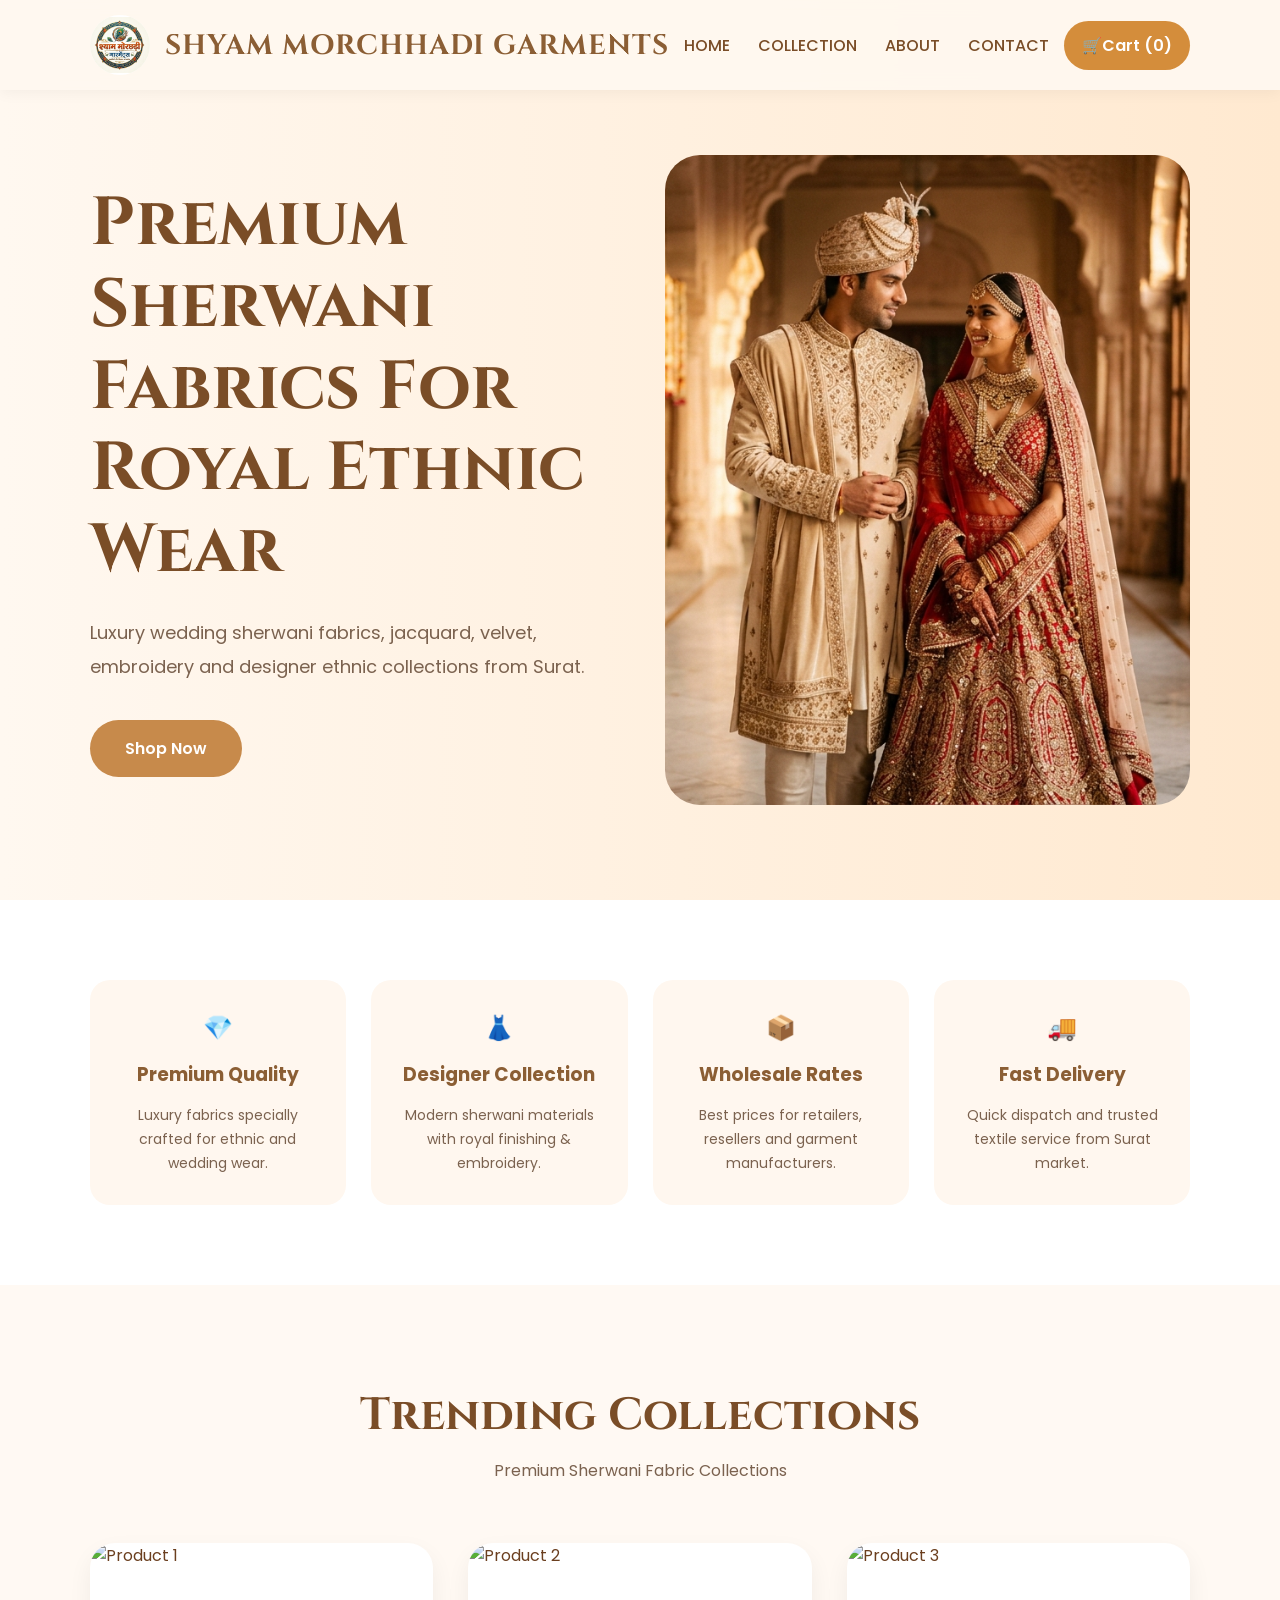
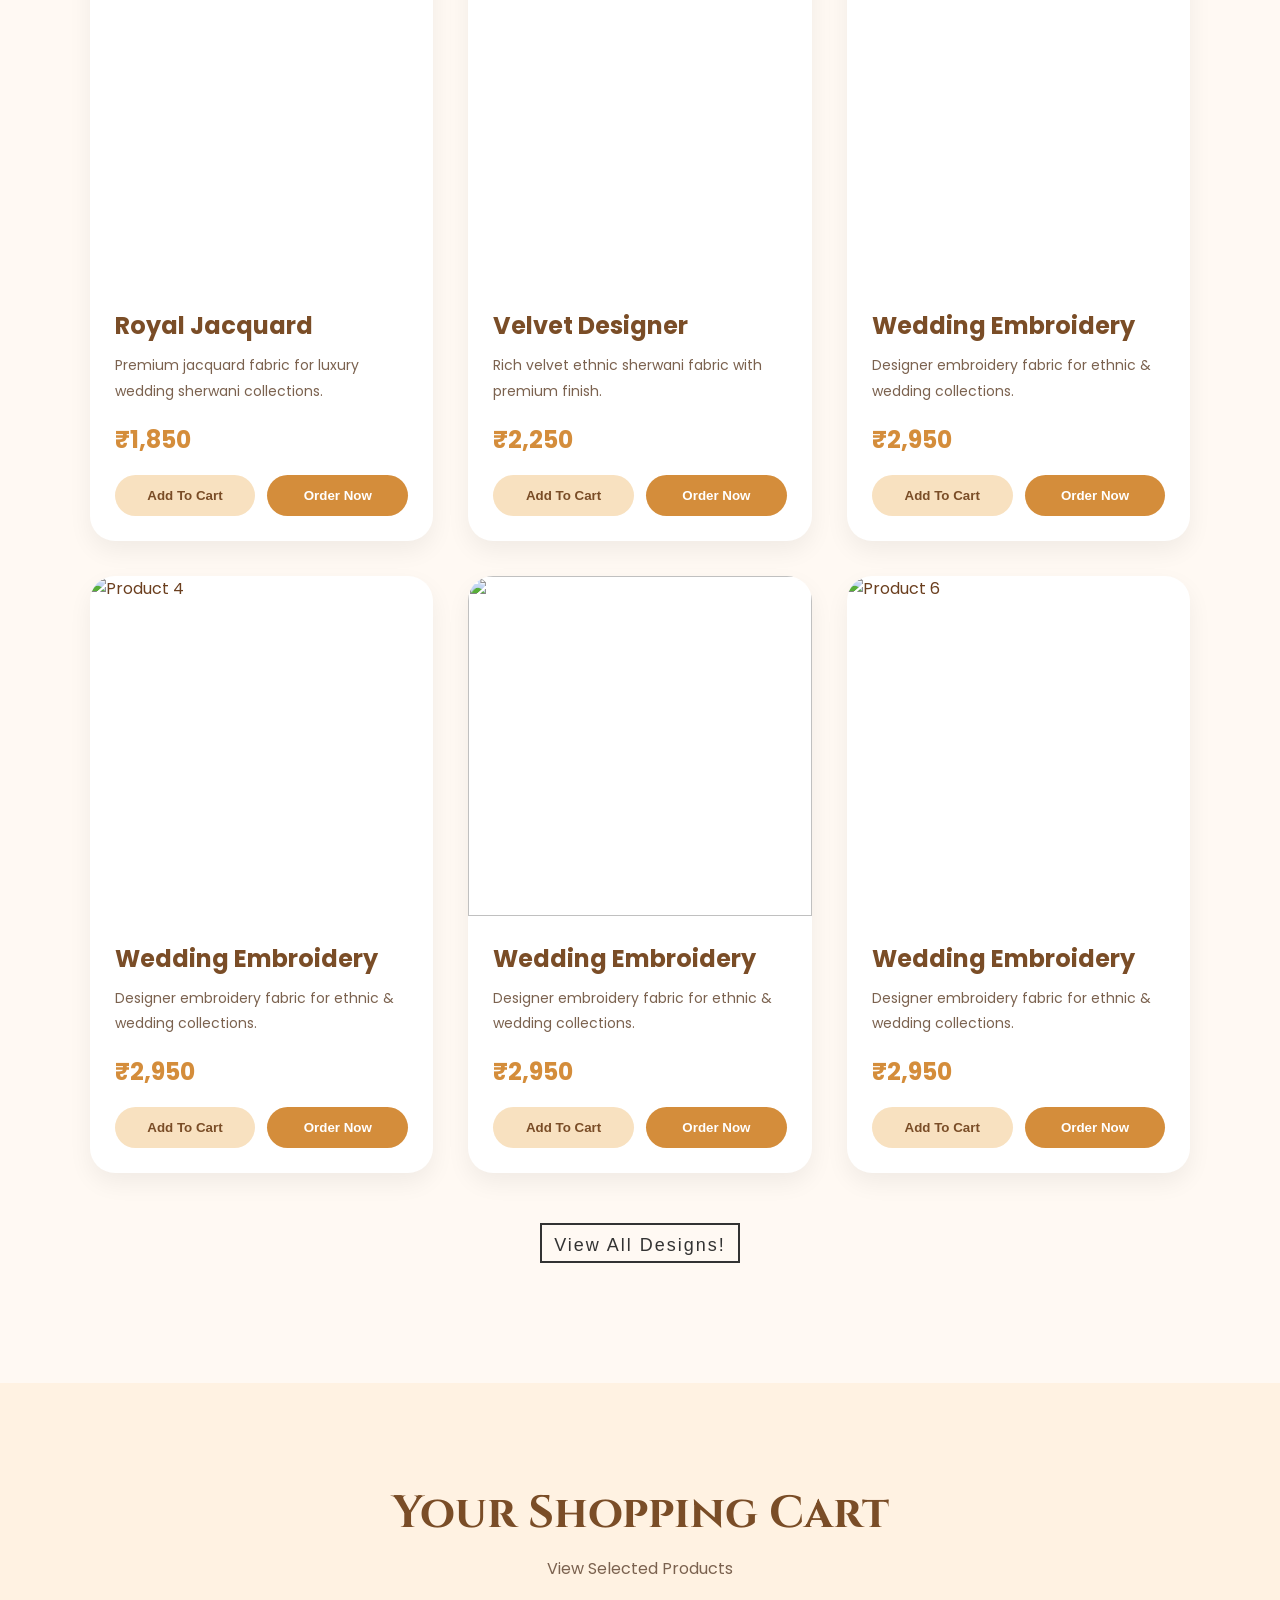
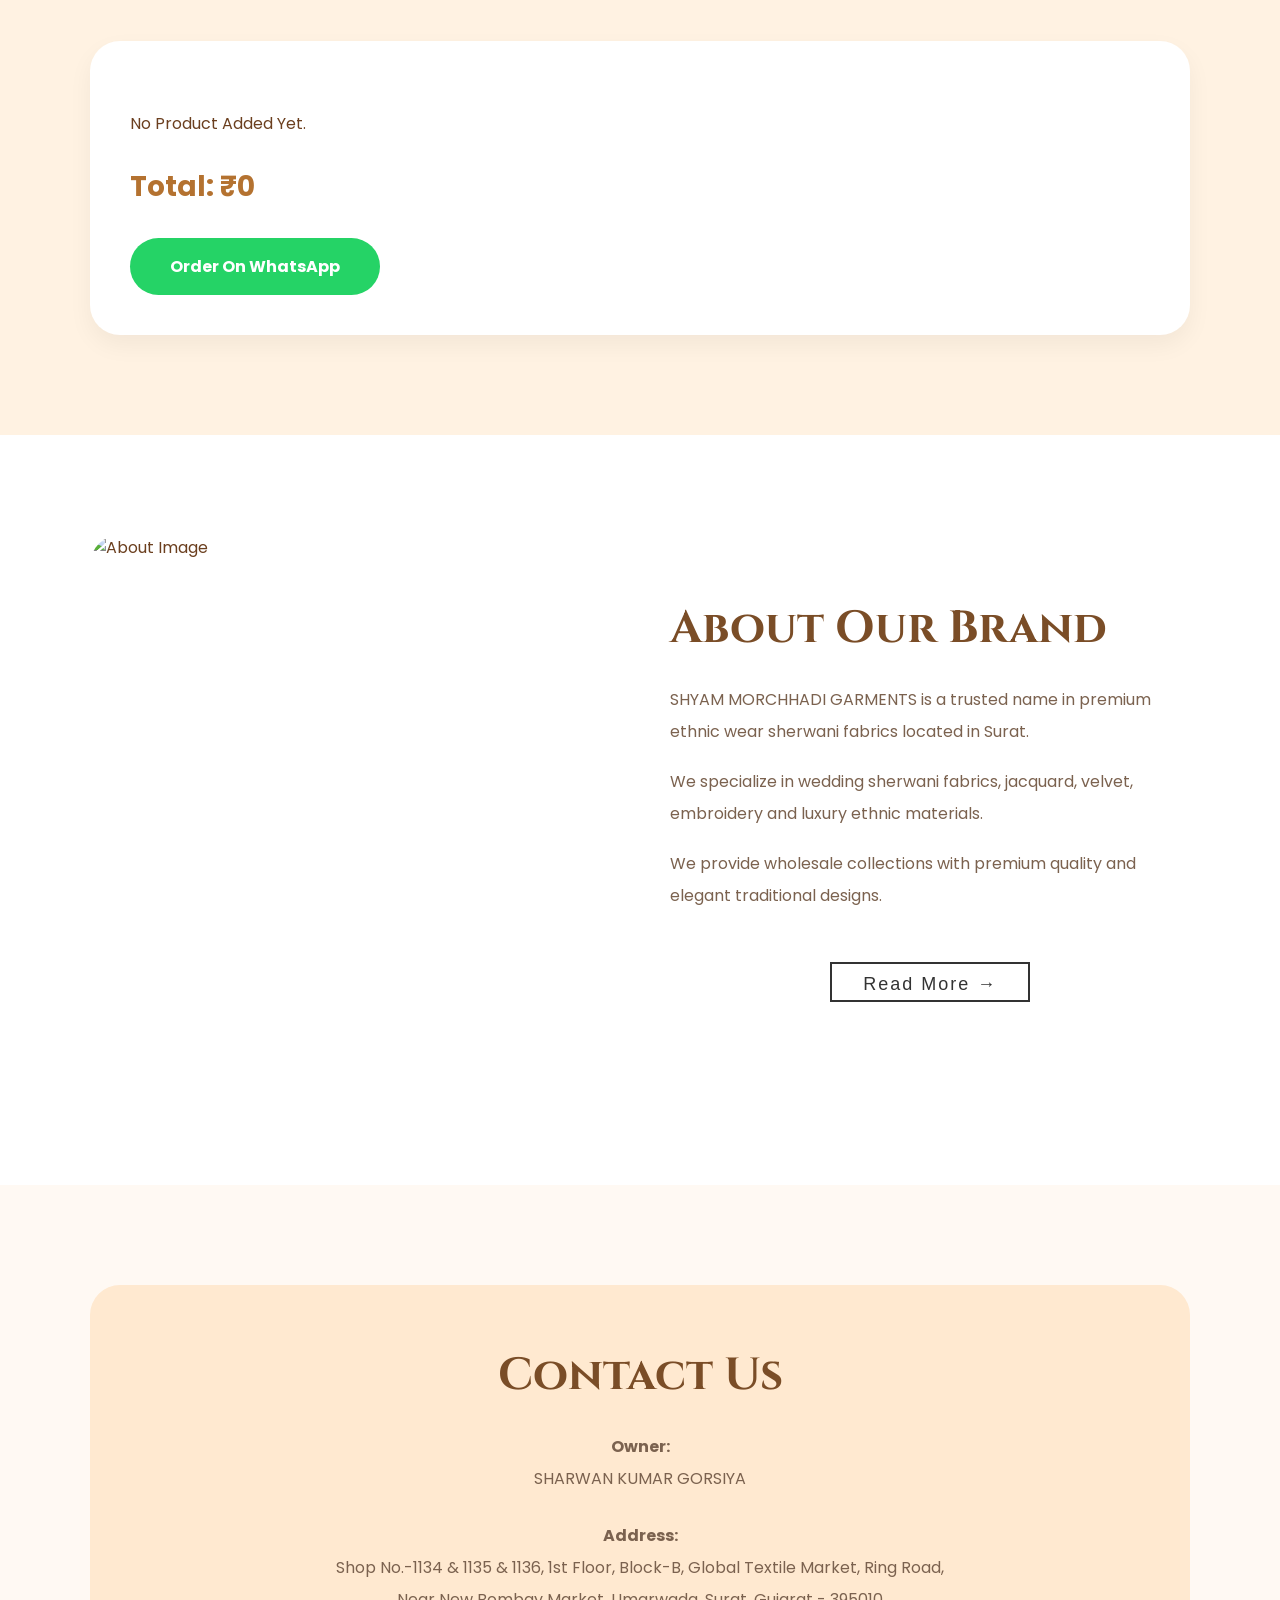
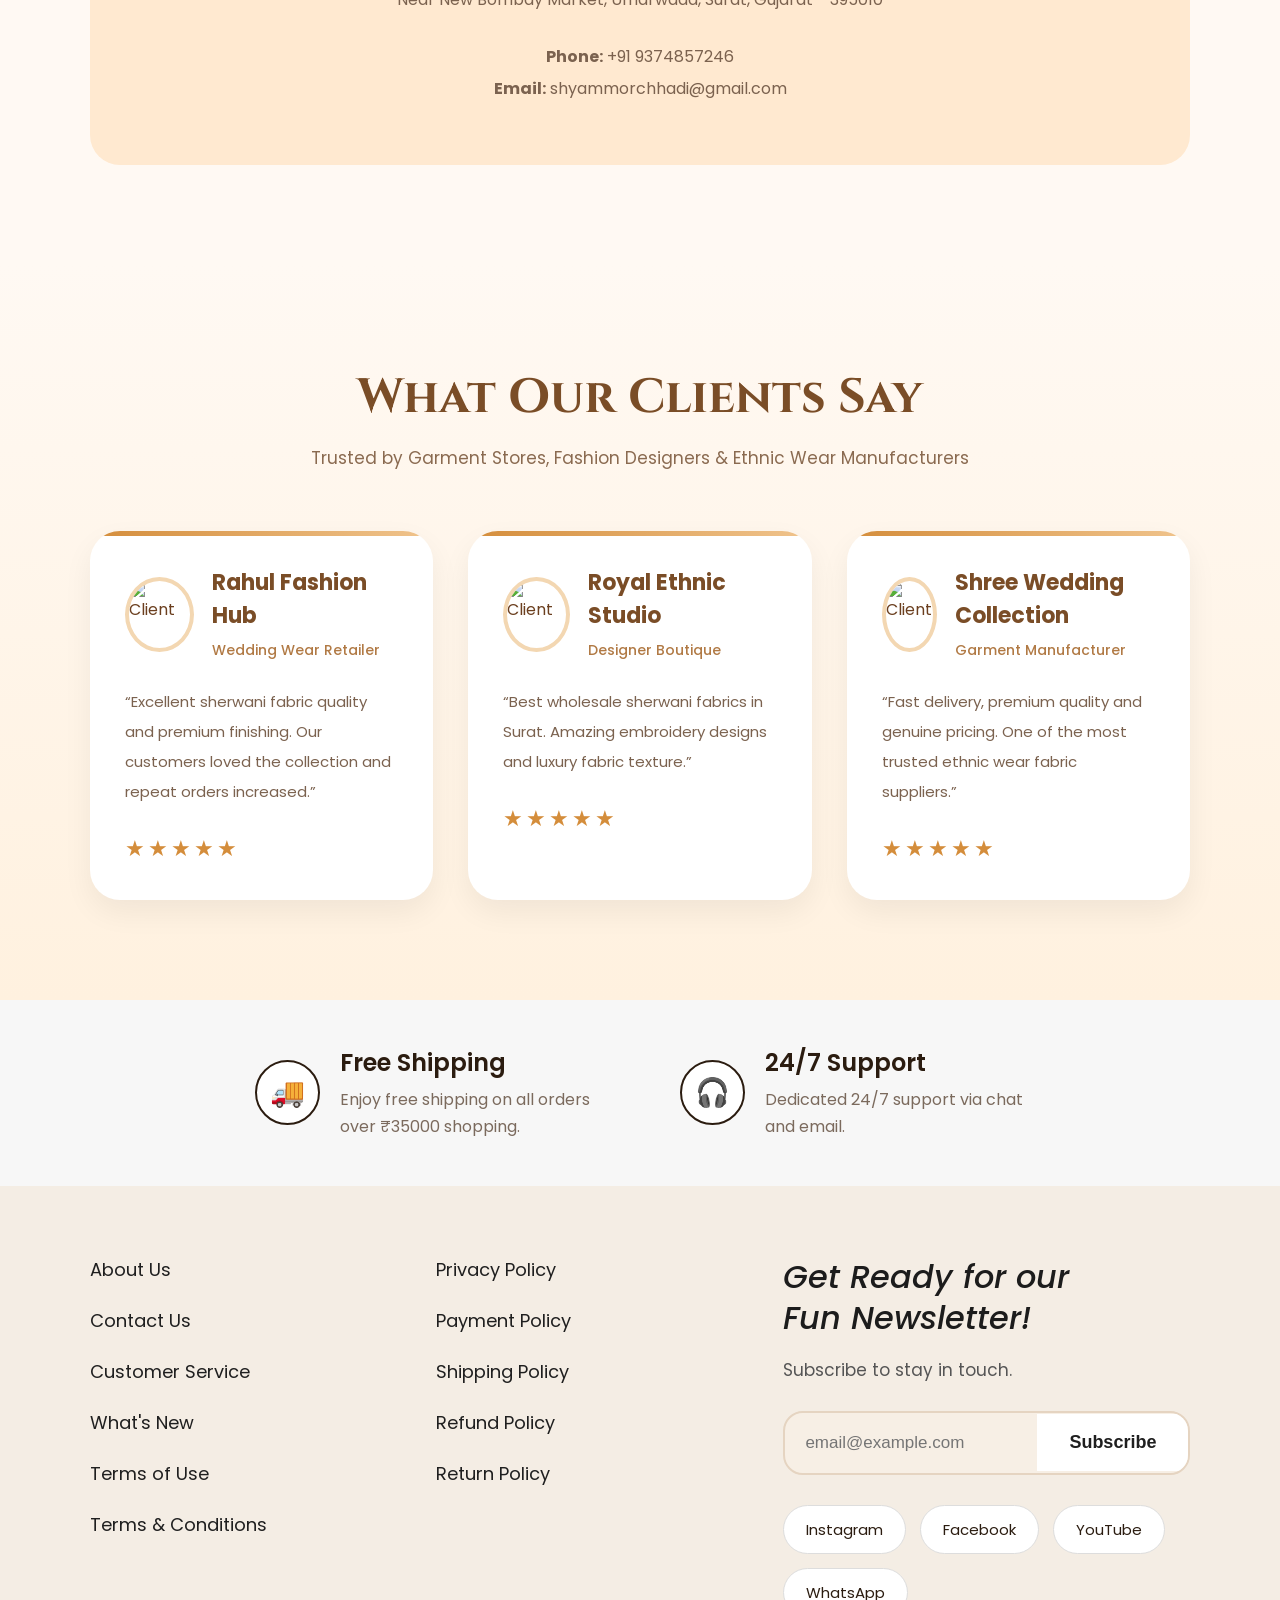
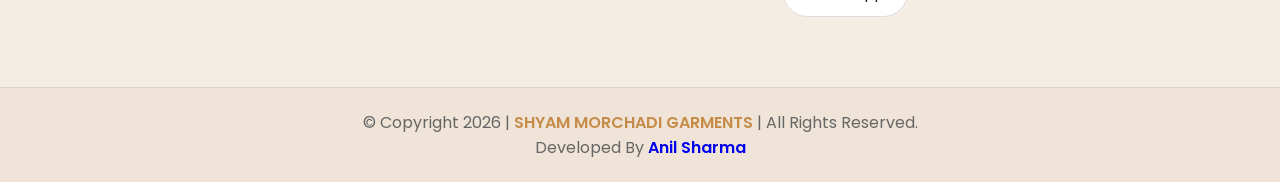
==== index.html @ f1af8d2b "web app data uploaded uploading 1" ====
<!DOCTYPE html>
<html lang="en">

<head>
  <meta charset="UTF-8">
  <meta name="viewport" content="width=device-width, initial-scale=1.0">
  <title>Premium Sherwani Fabrics | SHYAM MORCHHADI GARMENTS Surat</title>
  <link rel="icon" href="./logo.png">
  <link rel="preconnect" href="https://fonts.googleapis.com">
  <link
    href="https://fonts.googleapis.com/css2?family=Cinzel:wght@500;700&family=Poppins:wght@300;400;500;600;700&display=swap"
    rel="stylesheet">
    <meta name="description"
content="Premium Sherwani Fabrics, Wedding Ethnic Wear Fabrics, Jacquard, Velvet & Designer Sherwani Collections from Surat by SHYAM MORCHHADI GARMENTS.">

<meta name="keywords"
content="Sherwani Fabric, Wedding Fabric, Jacquard Fabric, Velvet Fabric, Ethnic Wear Fabric, Surat Sherwani Fabric">

<meta name="author"
content="SHYAM MORCHHADI GARMENTS">

  <style>
    * {
      margin: 0;
      padding: 0;
      box-sizing: border-box;
      scroll-behavior: smooth;
    }

    body {
      font-family: 'Poppins', sans-serif;
      background: #fff9f3;
      color: #6b3f1f;
    }

    img {
      width: 100%;
      display: block;
    }

    a {
      text-decoration: none;
    }

    /* ================= NAVBAR ================= */

    nav {
      width: 100%;
      position: fixed;
      top: 0;
      left: 0;
      z-index: 1000;
      background: rgba(255, 248, 240, 0.95);
      backdrop-filter: blur(10px);
      padding: 15px 7%;
      display: flex;
      justify-content: space-between;
      align-items: center;
      box-shadow: 0 2px 15px rgba(0, 0, 0, 0.05);
    }

    .logo-area {
      display: flex;
      align-items: center;
      gap: 15px;
    }

    .logo-area img {
      width: 60px;
      height: 60px;
      object-fit: contain;
      border-radius: 50%;
      background: #fff;
    }

    .logo-text {
      font-size: 28px;
      font-family: 'Cinzel', serif;
      font-weight: 700;
      color: #8b5e34;
      letter-spacing: 1px;
    }

    .nav-links {
      display: flex;
      gap: 28px;
      align-items: center;
    }

    .nav-links a {
      color: #7a4d27;
      font-weight: 500;
      transition: 0.3s;
    }

    .nav-links a:hover {
      color: #d48d3b;
    }

    .cart-icon {
      background: #d48d3b;
      color: #fff;
      padding: 12px 18px;
      border-radius: 40px;
      font-weight: 600;
      cursor: pointer;
      text-decoration: none;
      transition: 0.3s;
    }
    .cart-icon:hover {
      background: #b47230;
    }

    /* ================= MENU BUTTON ================= */

    .smg-menu-btn {

      display: none;

      width: 45px;

      height: 45px;

      border: none;

      background: #d48d3b;

      color: #fff;

      font-size: 24px;

      border-radius: 10px;

      cursor: pointer;

      margin-right: 12px;
    }

    /* ================= MOBILE MENU ================= */

    .smg-mobile-menu {

      display: flex;
    }

    /* CLOSE BUTTON HIDE BY DEFAULT */

    .smg-close-menu {

      display: none;
    }

    /* ================= MOBILE VIEW ================= */

    @media(max-width:768px) {

      .smg-menu-btn {

        display: block;
      }

      /* HIDE DESKTOP MENU */

      .smg-mobile-menu {

        position: fixed;

        top: 0;

        left: -100%;

        width: 280px;

        height: 100vh;

        background: #fff;

        z-index: 99999;

        flex-direction: column;

        padding: 25px;

        transition: .4s;

        box-shadow: 5px 0 25px rgba(0, 0, 0, .15);
      }

      .smg-mobile-menu.active {

        left: 0;
      }

      /* CLOSE BUTTON */

      .smg-close-menu {

        display: block;

        width: 42px;

        height: 42px;

        border: none;

        background: #d48d3b;

        color: #fff;

        border-radius: 10px;

        font-size: 22px;

        cursor: pointer;

        margin-left: auto;
      }

      /* MENU LINKS */

      .nav-links {

        display: flex !important;

        flex-direction: column;

        gap: 18px;

        margin-top: 40px;
      }

      .nav-links a {

        background: #f7efe5;

        padding: 14px 18px;

        border-radius: 12px;

        text-decoration: none;

        color: #7a4d27;

        font-weight: 600;
      }

    }


    /* ================= HERO ================= */

    .hero {
      min-height: 100vh;
      display: flex;
      align-items: center;
      justify-content: space-between;
      padding: 140px 7% 80px;
      gap: 50px;
      background: linear-gradient(to right, #fff8f0, #ffe9d0);
    }

    .hero-text {
      flex: 1;
    }

    .hero-text h1 {
      font-size: 68px;
      font-family: 'Cinzel', serif;
      color: #7a4d27;
      margin-bottom: 25px;
      line-height: 1.2;
    }

    .hero-text p {
      color: #7b624f;
      line-height: 1.9;
      font-size: 18px;
      margin-bottom: 35px;
    }

    .hero-btn {
      display: inline-block;
      background: #c78a4b;
      color: #fff;
      padding: 16px 35px;
      border-radius: 40px;
      font-weight: 600;
      transition: 0.4s;
    }

    .hero-btn:hover {
      background: #b47230;
      transform: translateY(-3px);
    }

    .hero-image {
      flex: 1;
      overflow: hidden;
      border-radius: 35px;
      position: relative;
    }

    .hero-image img {
      border-radius: 30px;
      height: 650px;
      object-fit: cover;
      box-shadow: 0 15px 40px rgba(0, 0, 0, 0.1);
      transition:
        transform .6s ease,
        opacity .8s ease-in-out;
      opacity: 1;
    }

    /* ================= HOVER ZOOM ================= */

    .hero-image:hover img {

      transform: scale(1.08);
    }

    /* ================= FADE EFFECT ================= */

    .hero-image.fade-out img {

      opacity: 0;
    }

    /* ================= SECTION TITLE ================= */

    .section-title {
      text-align: center;
      margin-bottom: 60px;
    }

    .section-title h2 {
      font-size: 45px;
      color: #7a4d27;
      font-family: 'Cinzel', serif;
      margin-bottom: 12px;
    }

    .section-title p {
      color: #7b624f;
    }



    /* ================= FEATURES ================= */

    .features {
      padding: 80px 7%;
      display: grid;
      grid-template-columns: repeat(auto-fit, minmax(220px, 1fr));
      gap: 25px;
      background: #fff;
    }

    .feature-box {
      background: #fff7ef;
      padding: 30px;
      border-radius: 20px;
      text-align: center;
      transition: 0.4s;
    }

    .feature-box:hover {
      transform: translateY(-8px);
    }

    .feature-box h3 {
      margin: 15px 0;
      color: #8b5e34;
    }

    .feature-box p {
      color: #7b624f;
      line-height: 1.7;
      font-size: 14px;
    }


    /* ================= PRODUCTS ================= */

    .products-section {
      padding: 100px 7%;
    }

    .product-grid {
      display: grid;
      grid-template-columns: repeat(auto-fit, minmax(280px, 1fr));
      gap: 35px;
    }

    .product-card {
      background: #fff;
      border-radius: 25px;
      overflow: hidden;
      box-shadow: 0 10px 25px rgba(0, 0, 0, 0.06);
      transition: 0.4s;
    }

    .product-card:hover {
      transform: translateY(-10px);
    }

    .product-card img {
      height: 340px;
      object-fit: cover;
    }

    .product-info {
      padding: 25px;
    }

    .product-info h3 {
      color: #7a4d27;
      margin-bottom: 10px;
      font-size: 24px;
    }

    .product-info p {
      color: #7b624f;
      line-height: 1.8;
      font-size: 14px;
    }

    .price {
      font-size: 24px;
      font-weight: 700;
      color: #d48d3b;
      margin: 18px 0;
    }

    .product-buttons {
      display: flex;
      gap: 12px;
    }

    .cart-btn,
    .buy-btn {
      flex: 1;
      border: none;
      padding: 13px;
      border-radius: 30px;
      font-weight: 600;
      cursor: pointer;
      transition: 0.3s;
    }

    .cart-btn {
      background: #f8e1c0;
      color: #7a4d27;
    }

    .cart-btn:hover {
      background: #e7c493;
    }

    .buy-btn {
      background: #d48d3b;
      color: #fff;
    }

    .buy-btn:hover {
      background: #b47230;
    }

/* collection-view-btn     */

.wrapper-collection-view-btn{
    width:100%;
    display:flex;
    justify-content:center;
    align-items:center;
    margin-top:50px;
    margin-bottom:20px;
}

.wrapper-collection-view-btn> a{
  display: block;
  width: 200px;
  height: 40px;
  line-height: 40px;
  font-size: 18px;
  font-family: sans-serif;
  text-decoration: none;
  color: #333;
  border: 2px solid #333;
  letter-spacing: 2px;
  text-align: center;
  position: relative;
  transition: all .35s;
}


.wrapper-collection-view-btn> a span{
  position: relative;
  z-index: 2;
}

a:after{
  position: absolute;
  content: "";
  top: 0;
  left: 0;
  width: 0;
  height: 100%;
  background: #ff003b;
  transition: all .35s;
}

.wrapper-collection-view-btn>a:hover{
  color: #fff;
}

.wrapper-collection-view-btn> a:hover:after{
  width: 100%;
}

    /* ================= CART ================= */

    .cart-section {
      padding: 100px 7%;
      background: #fff2e2;
    }

    .cart-container {
      background: #fff;
      padding: 40px;
      border-radius: 30px;
      box-shadow: 0 10px 25px rgba(0, 0, 0, 0.05);
    }

    .cart-items {
      margin-top: 30px;
    }

    .cart-item {
      display: flex;
      justify-content: space-between;
      padding: 15px 0;
      border-bottom: 1px solid #eee;
      color: #7a4d27;
    }

    .cart-total {
      margin-top: 30px;
      font-size: 28px;
      font-weight: 700;
      color: #b47230;
    }

    .order-btn {
      margin-top: 30px;
      display: inline-block;
      background: #25D366;
      color: #fff;
      padding: 16px 40px;
      border-radius: 40px;
      font-weight: 700;
      transition: 0.3s;
    }

    .order-btn:hover {
      transform: translateY(-3px);
    }

    /* ================= ABOUT ================= */

    .about {
      padding: 100px 7%;
      display: grid;
      grid-template-columns: 1fr 1fr;
      gap: 60px;
      align-items: center;
      background: #fff;
    }

    .about img {
      border-radius: 30px;
      height: 550px;
      object-fit: cover;
    }

    .about-text h2 {
      font-size: 45px;
      font-family: 'Cinzel', serif;
      color: #7a4d27;
      margin-bottom: 25px;
    }

    .about-text p {
      color: #7b624f;
      line-height: 2;
      margin-bottom: 18px;
    }

 
    /* ================= CONTACT ================= */

    .contact {
      padding: 100px 7%;
      background: #fff9f3;
    }

    .contact-box {
      background: #ffe9d0;
      border-radius: 30px;
      padding: 60px;
      text-align: center;
    }

    .contact-box h2 {
      font-size: 45px;
      font-family: 'Cinzel', serif;
      color: #7a4d27;
      margin-bottom: 25px;
    }

    .contact-box p {
      color: #7b624f;
      line-height: 2;
      font-size: 16px;
    }

    /* footer{
      background:#f5dcc0;
      padding:25px;
      text-align:center;
      color:#7a4d27;
      font-weight:600;
    } */


    /* ================= TESTIMONIAL SECTION ================= */

    .testi-section {
      padding: 100px 7%;
      background: linear-gradient(to bottom, #fff9f3, #fff1df);
    }

    .testi-heading {
      text-align: center;
      margin-bottom: 60px;
    }

    .testi-heading h2 {
      font-size: 48px;
      color: #7a4d27;
      font-family: 'Cinzel', serif;
      margin-bottom: 15px;
    }

    .testi-heading p {
      color: #8a6a50;
      font-size: 17px;
    }

    .testi-container {
      display: grid;
      grid-template-columns: repeat(auto-fit, minmax(320px, 1fr));
      gap: 35px;
    }

    .testi-card {
      background: #ffffff;
      padding: 35px;
      border-radius: 30px;
      position: relative;
      overflow: hidden;
      transition: 0.4s;
      box-shadow: 0 12px 30px rgba(0, 0, 0, 0.06);
    }

    .testi-card::before {
      content: "";
      position: absolute;
      top: 0;
      left: 0;
      width: 100%;
      height: 5px;
      background: linear-gradient(to right, #d48d3b, #f0c48d);
    }

    .testi-card:hover {
      transform: translateY(-10px);
      box-shadow: 0 18px 40px rgba(0, 0, 0, 0.1);
    }

    .testi-top {
      display: flex;
      align-items: center;
      gap: 18px;
      margin-bottom: 25px;
    }

    .testi-image {
      width: 75px;
      height: 75px;
      border-radius: 50%;
      object-fit: cover;
      border: 4px solid #f3d7b2;
    }

    .testi-name {
      font-size: 22px;
      color: #7a4d27;
      margin-bottom: 5px;
    }

    .testi-role {
      color: #b17a45;
      font-size: 14px;
      font-weight: 500;
    }

    .testi-text {
      color: #7b624f;
      line-height: 2;
      font-size: 15px;
      margin-bottom: 25px;
    }

    .testi-stars {
      color: #d48d3b;
      font-size: 22px;
      letter-spacing: 3px;
    }


    /* ================= FOOTER SECTION ================= */

    .foot-section {
      background: #f4ede4;
      margin-top: 0;
    }

    /* ================= TOP FEATURES ================= */

    .foot-top {
      display: flex;
      justify-content: center;
      gap: 80px;
      padding: 45px 7%;
      background: #f7f7f7;
      flex-wrap: wrap;
    }

    .foot-feature {
      display: flex;
      align-items: center;
      gap: 20px;
    }

    .foot-icon {
      width: 65px;
      height: 65px;
      border: 2px solid #2b1c10;
      border-radius: 50%;
      display: flex;
      align-items: center;
      justify-content: center;
      font-size: 28px;
      background: #fff;
    }

    .foot-feature-text h3 {
      font-size: 24px;
      color: #2b1c10;
      margin-bottom: 6px;
      font-weight: 600;
    }

    .foot-feature-text p {
      color: #7b6a5d;
      line-height: 1.7;
      max-width: 260px;
    }

    /* ================= MAIN FOOTER ================= */

    .foot-main {
      display: grid;
      grid-template-columns: 1fr 1fr 1.2fr;
      gap: 60px;
      padding: 70px 7%;
    }

    /* ================= LINKS ================= */

    .foot-links {
      display: flex;
      flex-direction: column;
      gap: 24px;
    }

    .foot-links a {
      color: #1f1f1f;
      font-size: 18px;
      transition: 0.3s;
      width: fit-content;
    }

    .foot-links a:hover {
      color: #c58b48;
      transform: translateX(5px);
    }

    /* ================= NEWSLETTER ================= */

    .foot-newsletter h2 {
      font-size: 32px;
      line-height: 1.3;
      color: #1c1c1c;
      margin-bottom: 18px;
      font-style: italic;
      font-weight: 500;
    }

    .foot-newsletter p {
      color: #555;
      margin-bottom: 28px;
      font-size: 17px;
    }

    /* ================= SUBSCRIBE BOX ================= */

    .foot-subscribe-box {
      display: flex;
      align-items: center;
      background: #f7efe5;
      border: 2px solid #e5d4c1;
      border-radius: 20px;
      overflow: hidden;
      max-width: 520px;
    }

    .foot-input {
      flex: 1;
      border: none;
      background: transparent;
      padding: 20px;
      font-size: 17px;
      outline: none;
      color: #444;
    }

    .foot-btn {
      border: none;
      background: #ffffff;
      padding: 18px 32px;
      font-size: 18px;
      font-weight: 600;
      cursor: pointer;
      transition: 0.3s;
      color: #1f1f1f;
    }

    .foot-btn:hover {
      background: #c58b48;
      color: #fff;
    }

    /* ================= SOCIAL ICONS ================= */

    .foot-social {
      display: flex;
      flex-wrap: wrap;
      gap: 14px;
      margin-top: 30px;
    }

    .foot-social-icon {
      background: #fff;
      color: #2b1c10;
      padding: 12px 22px;
      border-radius: 40px;
      font-size: 15px;
      transition: 0.3s;
      border: 1px solid #ddd;
    }

    .foot-social-icon:hover {
      background: #c58b48;
      color: #fff;
      transform: translateY(-3px);
    }

    /* ================= COPYRIGHT ================= */

    .foot-bottom {
      border-top: 1px solid #ddd2c4;
      padding: 22px 7%;
      text-align: center;
      color: #666;
      font-size: 16px;
      background: #efe4d7;
    }

    .foot-bottom span {
      color: #c58b48;
      font-weight: 600;
    }

    /* ================= MOBILE ================= */

    @media(max-width:992px) {

      .foot-main {
        grid-template-columns: 1fr;
      }

      .foot-newsletter h2 {
        font-size: 38px;
      }

    }

    @media(max-width:768px) {

      .foot-top {
        gap: 35px;
        justify-content: flex-start;
      }

      .foot-subscribe-box {
        flex-direction: column;
        align-items: stretch;
      }

      .foot-btn {
        width: 100%;
      }

    }



    /* ================= MOBILE ================= */


    /* ================= MOBILE ================= */

    @media(max-width:768px) {

      .testi-heading h2 {
        font-size: 36px;
      }

      .testi-card {
        padding: 28px;
      }

      .logo-text {
        font-size: 10px;
      }

      .cart-icon {
        padding: 4px 6px;
        border-radius: 20px;
        font-weight: 100;
        cursor: pointer;
        text-decoration: none;
      }

    }

    @media(max-width:992px) {

      .hero {
        flex-direction: column;
        text-align: center;
      }

      .hero-text h1 {
        font-size: 45px;
      }

      .about {
        grid-template-columns: 1fr;
      }

      .nav-links {
        display: none;
      }

      .product-buttons {
        flex-direction: column;
      }

    }
  </style>
</head>

<body>

  <!-- ================= NAVBAR ================= -->

  <nav>

    <div class="logo-area">
      <!-- MENU BUTTON -->

      <button class="smg-menu-btn" onclick="smgOpenMenu()">

        ☰

      </button>
      <!-- YAHAN APNA LOGO FILE NAME DALO -->
      <!-- Example: logo.png -->
      <img src="logo.png" alt="Logo">

      <div class="logo-text">
        SHYAM MORCHHADI GARMENTS
      </div>

    </div>
    <!-- MOBILE MENU -->

    <div class="smg-mobile-menu" id="smgMobileMenu">

      <button class="smg-close-menu" onclick="smgCloseMenu()">

        ✕

      </button>
      <div class="nav-links">
        <a href="#home">HOME</a>
        <a href="#collection">COLLECTION</a>
        <!-- <a href="#cart">CART</a> -->
        <a href="#about">ABOUT</a>
        <a href="#contact">CONTACT</a>
      </div>
    </div>
    <a href="#cart" class="cart-icon">
      🛒Cart (<span id="cart-count">0</span>)
    </a>

  </nav>

  <!-- ================= HERO ================= -->

  <section class="hero" id="home">

    <div class="hero-text">

      <h1>
        Premium Sherwani Fabrics For Royal Ethnic Wear
      </h1>

      <p>
        Luxury wedding sherwani fabrics, jacquard, velvet,
        embroidery and designer ethnic collections from Surat.
      </p>

      <a href="#collection" class="hero-btn">
        Shop Now
      </a>

    </div>

    <div class="hero-image">

      <img id="hero-slider-image" src="./heroimg1.png" alt="Hero Image">

    </div>

  </section>


  <!-- ================= FEATURES ================= -->

  <section class="features">

    <div class="feature-box">
      <h1>💎</h1>
      <h3>Premium Quality</h3>
      <p>Luxury fabrics specially crafted for ethnic and wedding wear.</p>
    </div>

    <div class="feature-box">
      <h1>👗</h1>
      <h3>Designer Collection</h3>
      <p>Modern sherwani materials with royal finishing & embroidery.</p>
    </div>

    <div class="feature-box">
      <h1>📦</h1>
      <h3>Wholesale Rates</h3>
      <p>Best prices for retailers, resellers and garment manufacturers.</p>
    </div>

    <div class="feature-box">
      <h1>🚚</h1>
      <h3>Fast Delivery</h3>
      <p>Quick dispatch and trusted textile service from Surat market.</p>
    </div>

  </section>

  <!-- ================= PRODUCTS ================= -->

  <section class="products-section" id="collection">

    <div class="section-title">
      <h2>Trending Collections</h2>
      <p>Premium Sherwani Fabric Collections</p>
    </div>

    <div class="product-grid">

      <!-- PRODUCT 1 -->

      <div class="product-card">

        <img src="./assets/product1.png" alt="Product 1">

        <div class="product-info">

          <h3>Royal Jacquard</h3>

          <p>
            Premium jacquard fabric for luxury wedding sherwani collections.
          </p>

          <div class="price">₹1,850</div>

          <div class="product-buttons">

            <button class="cart-btn" onclick="addToCart('Royal Jacquard',1850)">
              Add To Cart
            </button>

            <button class="buy-btn" onclick="buyNow('Royal Jacquard',1850)">
              Order Now
            </button>

          </div>

        </div>

      </div>

      <!-- PRODUCT 2 -->

      <div class="product-card">

        <img src="./assets/product2.png" alt="Product 2">

        <div class="product-info">

          <h3>Velvet Designer</h3>

          <p>
            Rich velvet ethnic sherwani fabric with premium finish.
          </p>

          <div class="price">₹2,250</div>

          <div class="product-buttons">

            <button class="cart-btn" onclick="addToCart('Velvet Designer',2250)">
              Add To Cart
            </button>

            <button class="buy-btn" onclick="buyNow('Velvet Designer',2250)">
              Order Now
            </button>

          </div>

        </div>

      </div>

      <!-- PRODUCT 3 -->

      <div class="product-card">

        <img src="./assets/product3.png" alt="Product 3">

        <div class="product-info">

          <h3>Wedding Embroidery</h3>

          <p>
            Designer embroidery fabric for ethnic & wedding collections.
          </p>

          <div class="price">₹2,950</div>

          <div class="product-buttons">

            <button class="cart-btn" onclick="addToCart('Wedding Embroidery',2950)">
              Add To Cart
            </button>

            <button class="buy-btn" onclick="buyNow('Wedding Embroidery',2950)">
              Order Now
            </button>

          </div>

        </div>

      </div>
      <!-- PRODUCT 4 -->

      <div class="product-card">

        <img src="./assets/allimages.png" alt="Product 4">

        <div class="product-info">

          <h3>Wedding Embroidery</h3>

          <p>
            Designer embroidery fabric for ethnic & wedding collections.
          </p>

          <div class="price">₹2,950</div>

          <div class="product-buttons">

            <button class="cart-btn" onclick="addToCart('Wedding Embroidery',2950)">
              Add To Cart
            </button>

            <button class="buy-btn" onclick="buyNow('Wedding Embroidery',2950)">
              Order Now
            </button>

          </div>

        </div>

      </div>
      <!-- PRODUCT 5 -->

      <div class="product-card">

        <img src="./assets/heroimg.png">

        <div class="product-info">

          <h3>Wedding Embroidery</h3>

          <p>
            Designer embroidery fabric for ethnic & wedding collections.
          </p>

          <div class="price">₹2,950</div>

          <div class="product-buttons">

            <button class="cart-btn" onclick="addToCart('Wedding Embroidery',2950)">
              Add To Cart
            </button>

            <button class="buy-btn" onclick="buyNow('Wedding Embroidery',2950)">
              Order Now
            </button>

          </div>

        </div>

      </div>
      <!-- PRODUCT 6 -->

      <div class="product-card">

        <img src="./assets/product6.png" alt="Product 6">

        <div class="product-info">

          <h3>Wedding Embroidery</h3>

          <p>
            Designer embroidery fabric for ethnic & wedding collections.
          </p>

          <div class="price">₹2,950</div>

          <div class="product-buttons">

            <button class="cart-btn" onclick="addToCart('Wedding Embroidery',2950)">
              Add To Cart
            </button>

            <button class="buy-btn" onclick="buyNow('Wedding Embroidery',2950)">
              Order Now
            </button>

          </div>

        </div>

      </div>

 

    </div>
     <div class="wrapper-collection-view-btn">
        <a href="collections.html" class="collection-view-btn"><span>View All Designs!</span></a>
      </div>
  </section>

  <!-- ================= CART ================= -->

  <section class="cart-section" id="cart">

    <div class="section-title">
      <h2>Your Shopping Cart</h2>
      <p>View Selected Products</p>
    </div>

    <div class="cart-container">

      <div class="cart-items" id="cart-items">
        <p>No Product Added Yet.</p>
      </div>

      <div class="cart-total" id="cart-total">
        Total: ₹0
      </div>

    
      <a href="#" class="order-btn" id="whatsapp-order-btn" onclick="placeOrder()">
        Order On WhatsApp
      </a>

    </div>

  </section>

  <!-- ================= ABOUT ================= -->

  <section class="about" id="about">

    <img src="./assets/aboutimg.png" alt="About Image">

    <div class="about-text">

      <h2>About Our Brand</h2>

      <p>
        SHYAM MORCHHADI GARMENTS is a trusted name in premium ethnic wear sherwani fabrics located in Surat.
      </p>

      <p>
        We specialize in wedding sherwani fabrics, jacquard, velvet, embroidery and luxury ethnic materials.
      </p>

      <p>
        We provide wholesale collections with premium quality and elegant traditional designs.
      </p>

        <div class="wrapper-collection-view-btn">
        <a href="smg.html#read-more" ><span>Read More →</span></a>
      </div>

    </div>

  </section>

  <!-- ================= CONTACT ================= -->

  <section class="contact" id="contact">

    <div class="contact-box">

      <h2>Contact Us</h2>

      <p>
        <strong>Owner:</strong><br>
        SHARWAN KUMAR GORSIYA
      </p>

      <br>

      <p>
        <strong>Address:</strong><br>
        Shop No.-1134 & 1135 & 1136, 1st Floor, Block-B,
        Global Textile Market, Ring Road,<br>
        Near New Bombay Market, Umarwada,
        Surat, Gujarat - 395010
      </p>

      <br>

      <p>
        <strong>Phone:</strong>
        +91 9374857246
      </p>
      <p>
        <strong>Email:</strong>
        shyammorchhadi@gmail.com
      </p>

    </div>

  </section>


  <!-- ================= TESTIMONIAL SECTION ================= -->

  <section class="testi-section">

    <div class="testi-heading">

      <h2>What Our Clients Say</h2>

      <p>
        Trusted by Garment Stores, Fashion Designers & Ethnic Wear Manufacturers
      </p>

    </div>

    <div class="testi-container">

      <!-- TESTIMONIAL 1 -->

      <div class="testi-card">

        <div class="testi-top">

          <img src="https://randomuser.me/api/portraits/men/32.jpg" alt="Client" class="testi-image">

          <div>

            <h3 class="testi-name">
              Rahul Fashion Hub
            </h3>

            <span class="testi-role">
              Wedding Wear Retailer
            </span>

          </div>

        </div>

        <p class="testi-text">
          “Excellent sherwani fabric quality and premium finishing.
          Our customers loved the collection and repeat orders increased.”
        </p>

        <div class="testi-stars">
          ★★★★★
        </div>

      </div>

      <!-- TESTIMONIAL 2 -->

      <div class="testi-card">

        <div class="testi-top">

          <img src="https://randomuser.me/api/portraits/women/44.jpg" alt="Client" class="testi-image">

          <div>

            <h3 class="testi-name">
              Royal Ethnic Studio
            </h3>

            <span class="testi-role">
              Designer Boutique
            </span>

          </div>

        </div>

        <p class="testi-text">
          “Best wholesale sherwani fabrics in Surat.
          Amazing embroidery designs and luxury fabric texture.”
        </p>

        <div class="testi-stars">
          ★★★★★
        </div>

      </div>

      <!-- TESTIMONIAL 3 -->

      <div class="testi-card">

        <div class="testi-top">

          <img src="https://randomuser.me/api/portraits/men/52.jpg" alt="Client" class="testi-image">

          <div>

            <h3 class="testi-name">
              Shree Wedding Collection
            </h3>

            <span class="testi-role">
              Garment Manufacturer
            </span>

          </div>

        </div>

        <p class="testi-text">
          “Fast delivery, premium quality and genuine pricing.
          One of the most trusted ethnic wear fabric suppliers.”
        </p>

        <div class="testi-stars">
          ★★★★★
        </div>

      </div>

    </div>

  </section>


  <!-- ================= FOOTER ================= -->

  <!-- ================= FOOTER SECTION ================= -->

  <footer class="foot-section">

    <!-- TOP FEATURES -->

    <div class="foot-top">

      <div class="foot-feature">

        <div class="foot-icon">
          🚚
        </div>

        <div class="foot-feature-text">
          <h3>Free Shipping</h3>
          <p>
            Enjoy free shipping on all orders over ₹35000 shopping.
          </p>
        </div>

      </div>

      <div class="foot-feature">

        <div class="foot-icon">
          🎧
        </div>

        <div class="foot-feature-text">
          <h3>24/7 Support</h3>
          <p>
            Dedicated 24/7 support via chat and email.
          </p>
        </div>

      </div>

    </div>

    <!-- MAIN FOOTER -->

    <div class="foot-main">

      <!-- LINKS COLUMN 1 -->

      <div class="foot-links">

        <a href="#about">About Us</a>
        <a href="#contact">Contact Us</a>
        <a href="policies.html#customer-service">Customer Service</a>
        <a href="smg.html#whats-new">What's New</a>
        <a href="policies.html#terms-of-use">Terms of Use</a>
        <a href="policies.html#terms-and-conditions">Terms & Conditions</a>

      </div>

      <!-- LINKS COLUMN 2 -->

      <div class="foot-links">

        <a href="policies.html#privacy-policy">Privacy Policy</a>
        <a href="policies.html#payment-policy">Payment Policy</a>
        <a href="policies.html#shipping-policy">Shipping Policy</a>
        <a href="policies.html#refund-policy">Refund Policy</a>
        <a href="policies.html#return-policy">Return Policy</a>

      </div>

      <!-- NEWSLETTER -->

      <div class="foot-newsletter">

        <h2>
          Get Ready for our <br>
          Fun Newsletter!
        </h2>

        <p>
          Subscribe to stay in touch.
        </p>

        <div class="foot-subscribe-box">

          <input type="email" placeholder="email@example.com" class="foot-input">

          <button class="foot-btn">
            Subscribe
          </button>

        </div>

        <!-- SOCIAL ICONS -->

        <div class="foot-social">

          <a href="#" class="foot-social-icon">
            Instagram
          </a>

          <a href="#" class="foot-social-icon">
            Facebook
          </a>

          <a href="#" class="foot-social-icon">
            YouTube
          </a>

          <a href="https://wa.me/919374857246" class="foot-social-icon">
            WhatsApp
          </a>

        </div>

      </div>

    </div>

    <!-- COPYRIGHT -->

    <div class="foot-bottom">

      © Copyright 2026 |
      <span>
        SHYAM MORCHADI GARMENTS
      </span>
      | All Rights Reserved. <br>
      Developed By <span> <a href="https://backtick.in/" target="_blank">Anil Sharma</a></span>
    </div>

  </footer>









  <!-- ================= JAVASCRIPT ================= -->




  <script>


    /* ================= HERO IMAGE SLIDER ================= */

    const heroImages = [

      "./heroimg1.png",
      "./heroimg2.png",
      "./heroimg3.png",
      "./heroimg4.png",
      "./heroimg5.png",
      "./heroimg6.png"

    ];

    /* ================= SELECT IMAGE ================= */

    const heroSliderImage =
      document.getElementById(
        'hero-slider-image'
      );

    /* ================= START INDEX ================= */

    let heroIndex = 0;

    /* ================= AUTO CHANGE ================= */

    setInterval(() => {

      /* FADE OUT */

      heroSliderImage.style.opacity = 0;

      setTimeout(() => {

        /* NEXT IMAGE */

        heroIndex++;

        if (heroIndex >= heroImages.length) {

          heroIndex = 0;
        }

        heroSliderImage.src =
          heroImages[heroIndex];

        /* FADE IN */

        heroSliderImage.style.opacity = 1;

      }, 500);

    }, 3000);



    /* ================= CART SECTION ================= */

    let cart = [];

    function addToCart(productName, productPrice) {

      cart.push({
        name: productName,
        price: productPrice
      });

      updateCart();

    }

    function updateCart() {

      const cartItems = document.getElementById('cart-items');
      const cartTotal = document.getElementById('cart-total');
      const cartCount = document.getElementById('cart-count');

      cartItems.innerHTML = "";

      let total = 0;

      cart.forEach((item, index) => {

        total += item.price;

        cartItems.innerHTML += `
          <div class="cart-item">
            <span>${item.name}</span>
            <span>₹${item.price}</span>
          </div>
        `;

      });

      if (cart.length === 0) {
        cartItems.innerHTML = "<p>No Product Added Yet.</p>";
      }

      cartTotal.innerHTML = `Total: ₹${total}`;
      cartCount.innerHTML = cart.length;

    }

    function placeOrder() {

      if (cart.length === 0) {

        alert("Please Add Products In Cart First");
        return;

      }

      let message = "Hello SHYAM MORCHHADI GARMENTS,%0A%0AI want to order:%0A";

      let total = 0;

      cart.forEach((item, index) => {

        message += `${index + 1}. ${item.name} - ₹${item.price}%0A`;

        total += item.price;

      });

      message += `%0ATotal Amount: ₹${total}`;

      let whatsappURL = `https://wa.me/919374857246?text=${message}`;

      window.open(whatsappURL, '_blank');

    }

    function buyNow(productName, productPrice) {

      let message = `Hello SHYAM MORCHHADI GARMENTS,%0A%0AI want to order:%0A${productName} - ₹${productPrice}`;

      let whatsappURL = `https://wa.me/919374857246?text=${message}`;

      window.open(whatsappURL, '_blank');

    }

    /* ================= MOBILE MENU ================= */

    function smgOpenMenu() {

      document
        .getElementById('smgMobileMenu')
        .classList.add('active');

    }

    function smgCloseMenu() {

      document
        .getElementById('smgMobileMenu')
        .classList.remove('active');

    }

  </script>

</body>

</html>
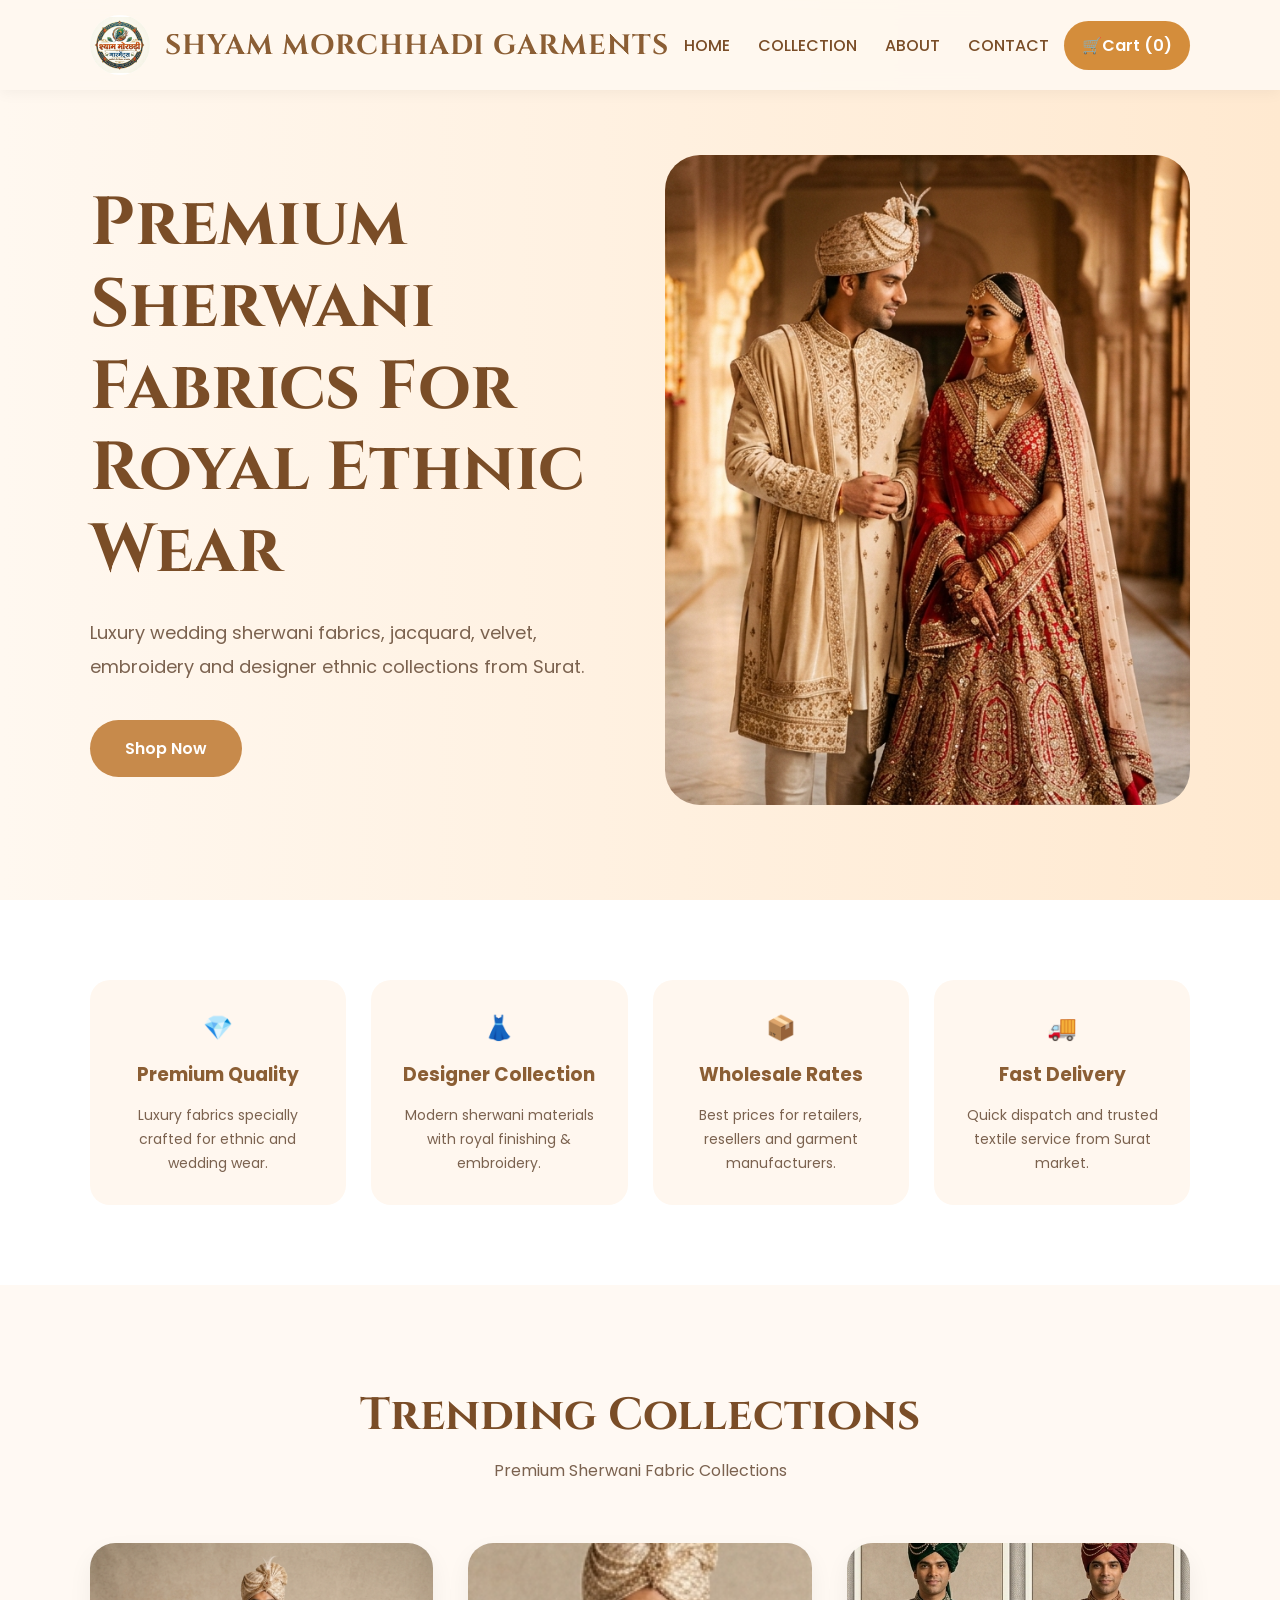
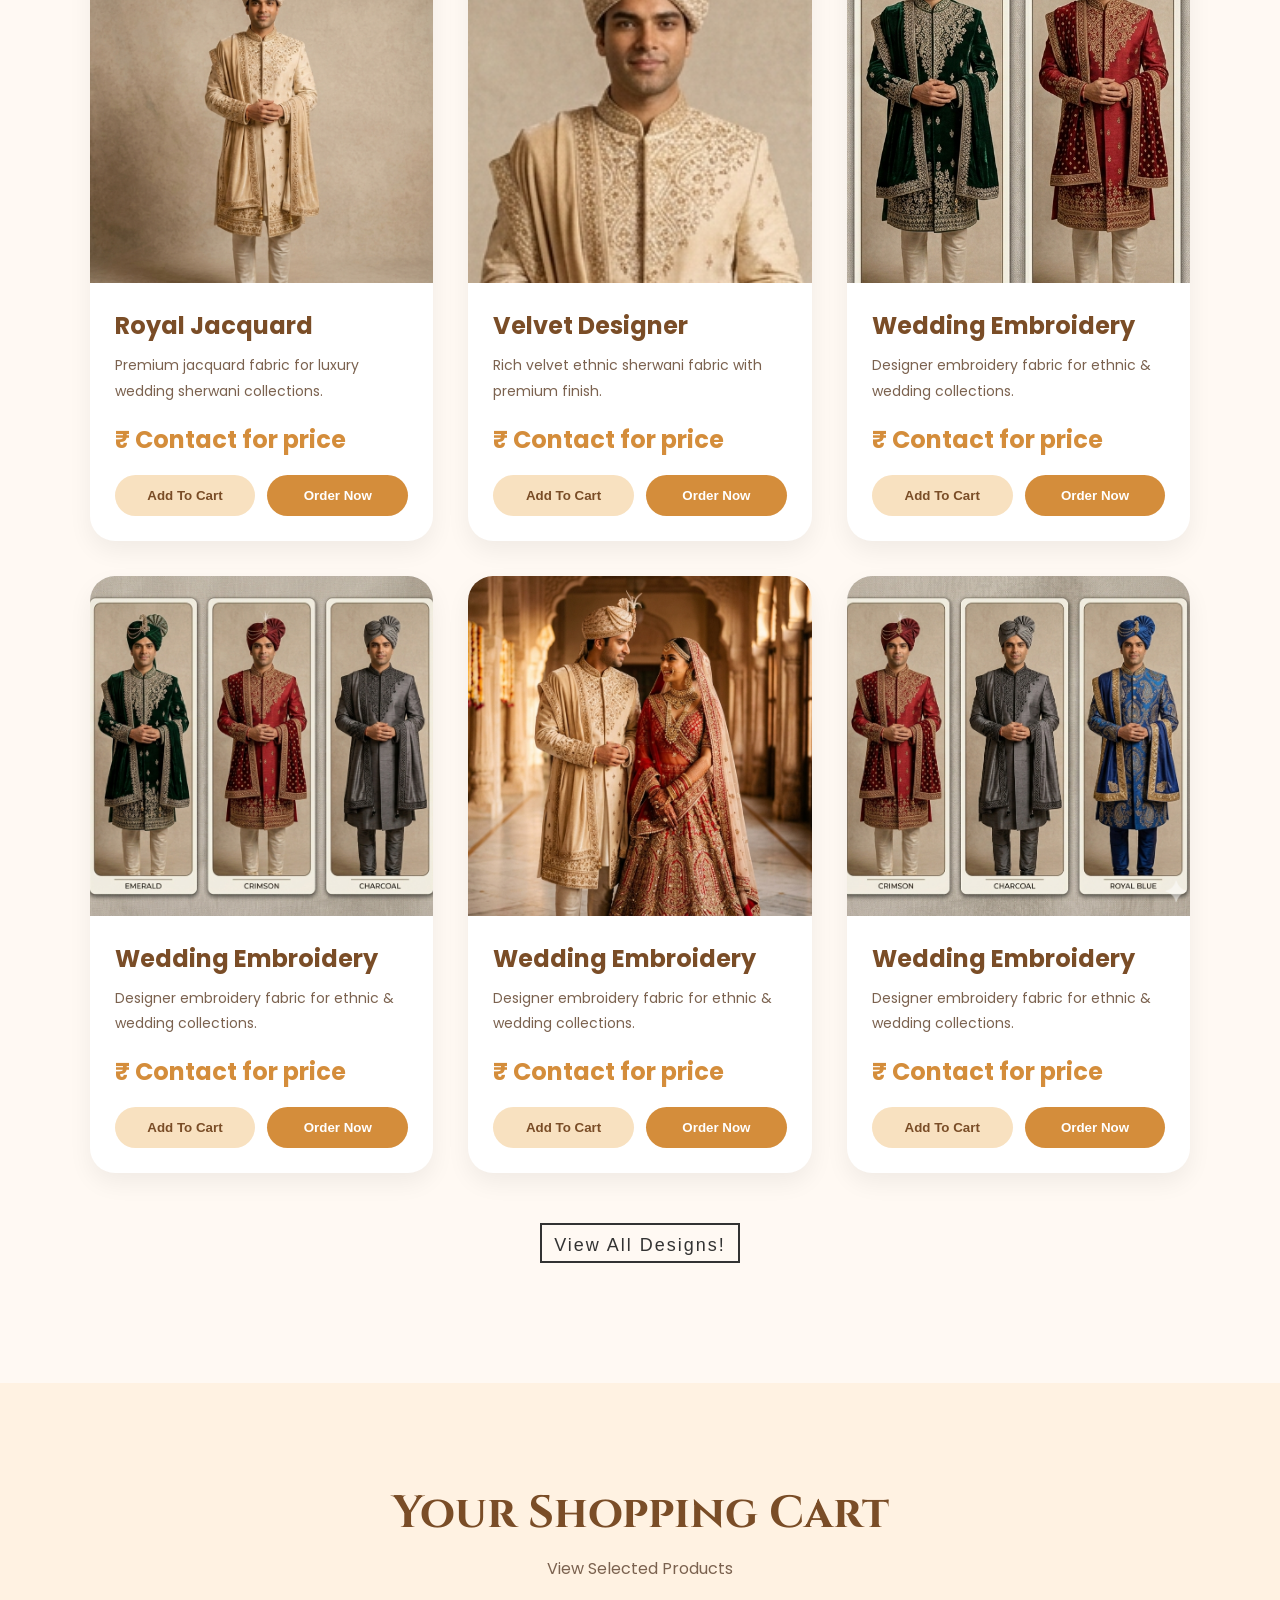
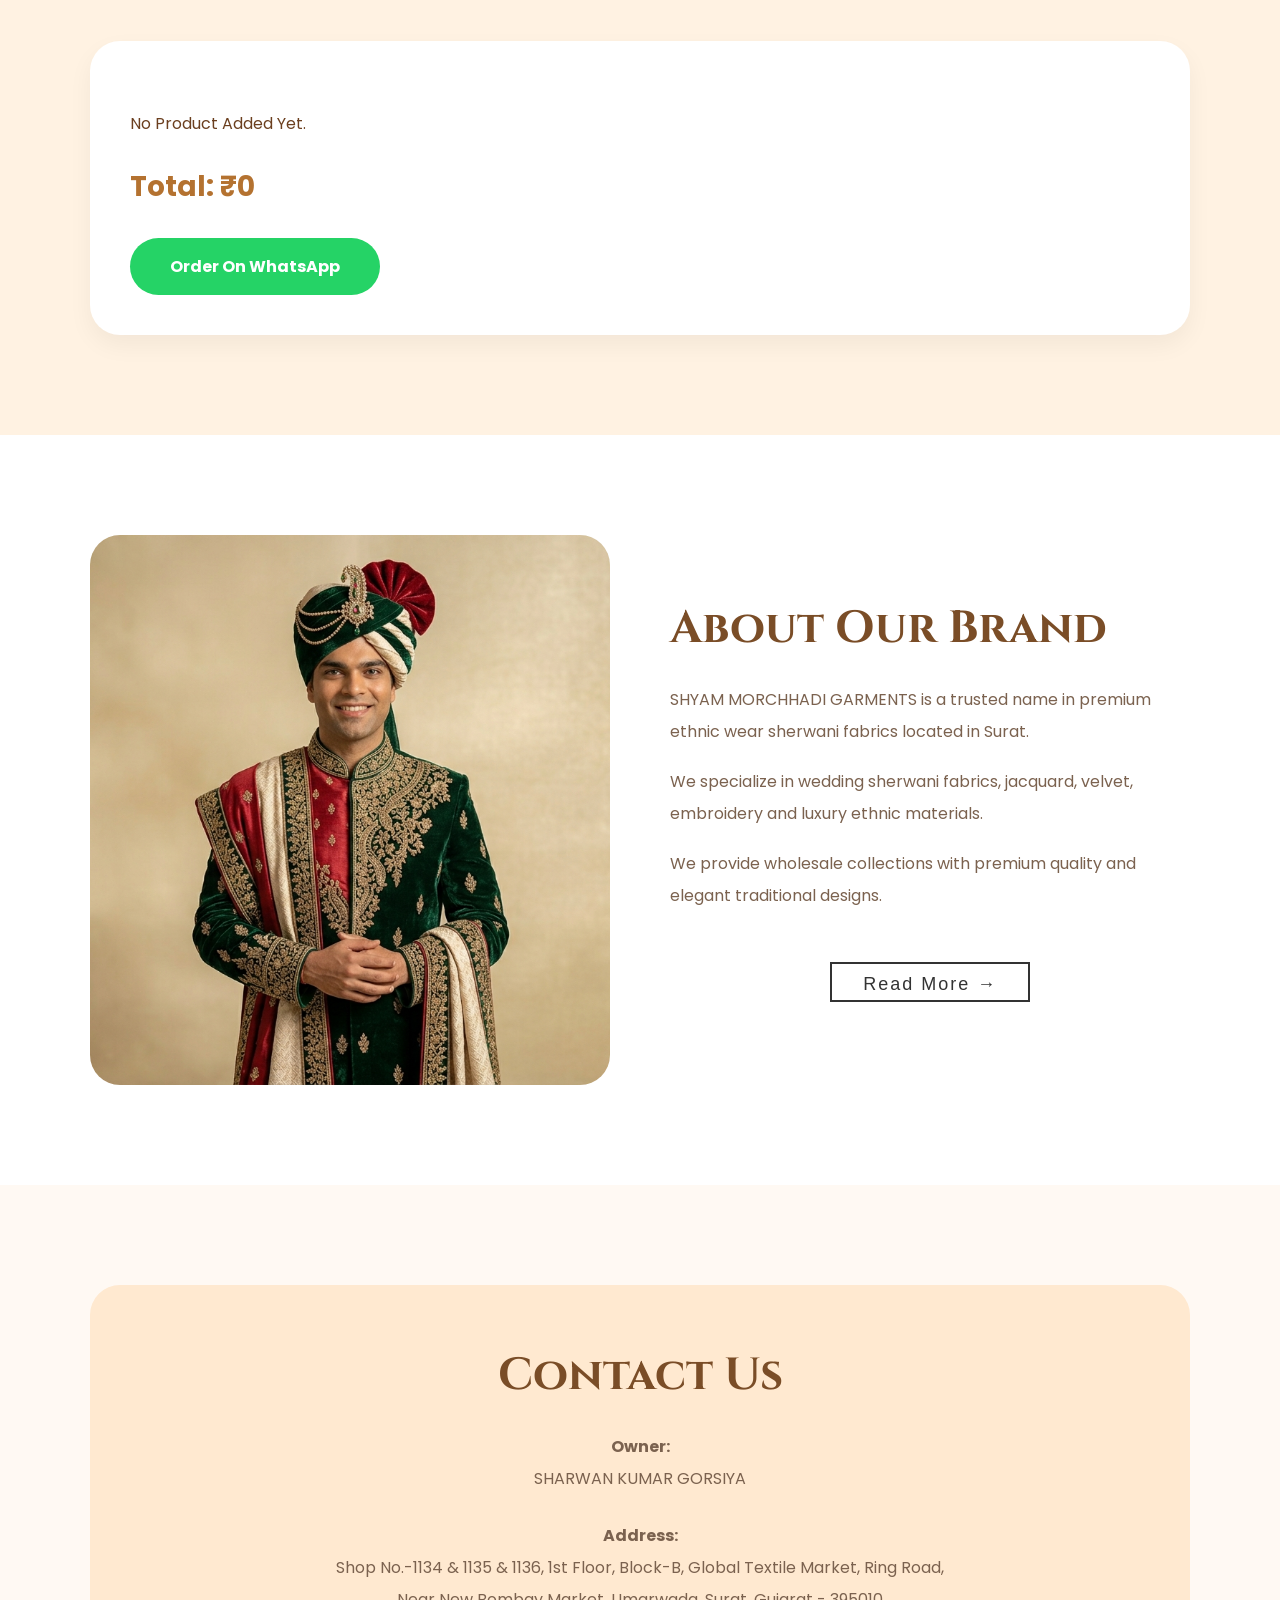
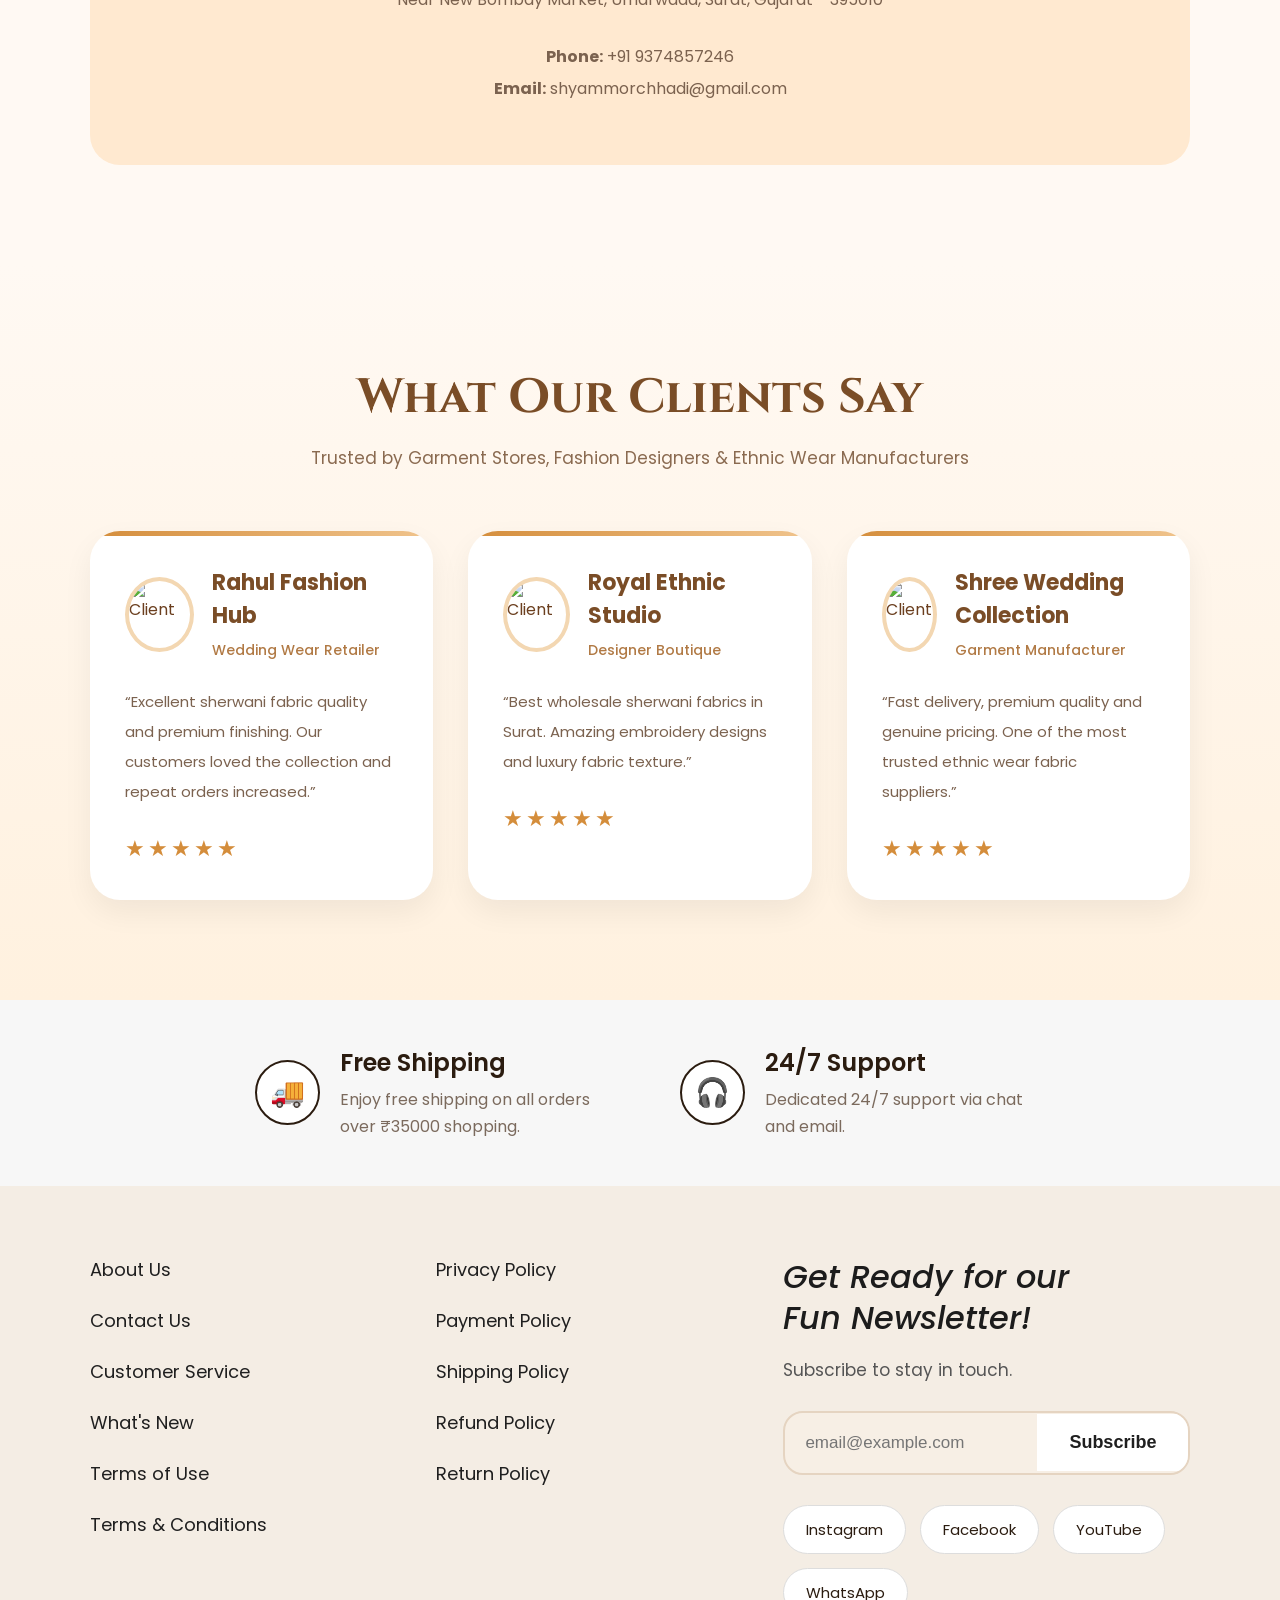
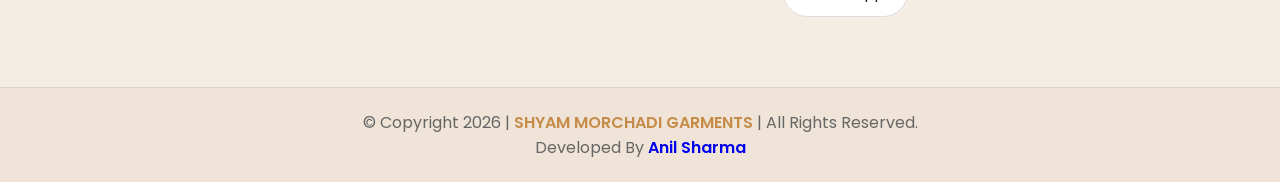
==== commit 65bfcbdb: "Update index.html Contact for price updated" ====
--- a/index.html
+++ b/index.html
@@ -1123,7 +1123,7 @@
             Premium jacquard fabric for luxury wedding sherwani collections.
           </p>
 
-          <div class="price">₹1,850</div>
+          <div class="price">₹ Contact for price</div>
 
           <div class="product-buttons">
 
@@ -1155,7 +1155,7 @@
             Rich velvet ethnic sherwani fabric with premium finish.
           </p>
 
-          <div class="price">₹2,250</div>
+          <div class="price">₹ Contact for price</div>
 
           <div class="product-buttons">
 
@@ -1187,7 +1187,7 @@
             Designer embroidery fabric for ethnic & wedding collections.
           </p>
 
-          <div class="price">₹2,950</div>
+          <div class="price">₹ Contact for price</div>
 
           <div class="product-buttons">
 
@@ -1218,7 +1218,7 @@
             Designer embroidery fabric for ethnic & wedding collections.
           </p>
 
-          <div class="price">₹2,950</div>
+          <div class="price">₹ Contact for price</div>
 
           <div class="product-buttons">
 
@@ -1249,7 +1249,7 @@
             Designer embroidery fabric for ethnic & wedding collections.
           </p>
 
-          <div class="price">₹2,950</div>
+          <div class="price">₹ Contact for price</div>
 
           <div class="product-buttons">
 
@@ -1280,7 +1280,7 @@
             Designer embroidery fabric for ethnic & wedding collections.
           </p>
 
-          <div class="price">₹2,950</div>
+          <div class="price">₹ Contact for price</div>
 
           <div class="product-buttons">
 
@@ -1837,4 +1837,4 @@
 
 </body>
 
-</html>+</html>
